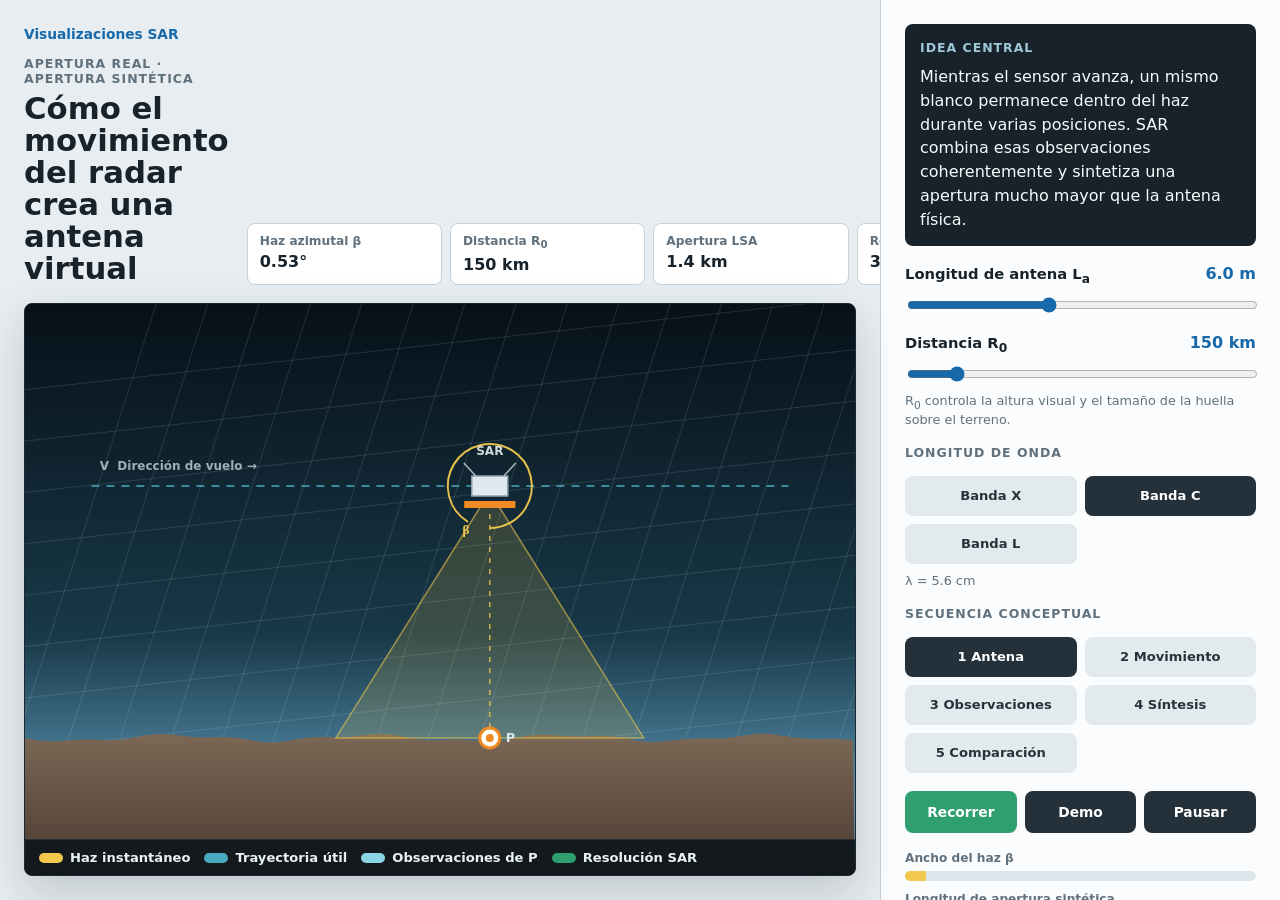
==== 06-apertura-sintetica/index.html @ d63f1e24 "Update - test animation 06" ====
<!doctype html>
<html lang="es">
  <head>
    <meta charset="utf-8">
    <meta name="viewport" content="width=device-width, initial-scale=1">
    <meta name="description" content="Cómo el movimiento de una antena SAR crea una apertura sintética.">
    <title>Apertura sintética SAR</title>
    <link rel="icon" href="data:,">
    <link rel="stylesheet" href="styles.css">
  </head>
  <body>
    <main class="app-shell">
      <section class="stage-area" aria-label="Animación conceptual de apertura sintética SAR">
        <div class="stage-top">
          <div>
            <a class="back-link" href="../">Visualizaciones SAR</a>
            <p class="eyebrow">Apertura real · apertura sintética</p>
            <h1>Cómo el movimiento del radar crea una antena virtual</h1>
          </div>
          <div class="readouts" aria-label="Lecturas de apertura sintética">
            <div>
              <span>Haz azimutal β</span>
              <strong id="beam-readout">0.53°</strong>
            </div>
            <div>
              <span>Distancia R<sub>0</sub></span>
              <strong id="range-readout">150 km</strong>
            </div>
            <div>
              <span>Apertura LSA</span>
              <strong id="aperture-readout">14.0 m</strong>
            </div>
            <div>
              <span>Resolución azimutal SAR</span>
              <strong id="resolution-readout">3.0 m</strong>
            </div>
          </div>
        </div>

        <div class="canvas-frame">
          <canvas id="aperture-canvas" aria-label="Sensor SAR en movimiento, haz azimutal, blanco y apertura sintética"></canvas>
          <div class="legend" aria-hidden="true">
            <span><i class="swatch swatch-beam"></i>Haz instantáneo</span>
            <span><i class="swatch swatch-track"></i>Trayectoria útil</span>
            <span><i class="swatch swatch-look"></i>Observaciones de P</span>
            <span><i class="swatch swatch-sar"></i>Resolución SAR</span>
          </div>
        </div>
      </section>

      <aside class="controls" aria-label="Controles de apertura sintética">
        <section class="definition-panel">
          <p class="eyebrow">Idea central</p>
          <p>
            Mientras el sensor avanza, un mismo blanco permanece dentro del haz durante varias
            posiciones. SAR combina esas observaciones coherentemente y sintetiza una apertura
            mucho mayor que la antena física.
          </p>
        </section>

        <label class="slider-row">
          <span>
            <b>Longitud de antena L<sub>a</sub></b>
            <output id="antenna-output">6.0 m</output>
          </span>
          <input id="antenna" type="range" min="2" max="12" step="0.5" value="6">
        </label>

        <label class="slider-row">
          <span>
            <b>Distancia R<sub>0</sub></b>
            <output id="range-output">150 km</output>
          </span>
          <input id="range" type="range" min="50000" max="850000" step="50000" value="150000">
          <small class="small-note">R<sub>0</sub> controla la altura visual y el tamaño de la huella sobre el terreno.</small>
        </label>

        <section class="control-section">
          <p class="eyebrow">Longitud de onda</p>
          <div class="choice-grid" id="band-options">
            <button type="button" data-band="X" data-lambda="0.031">Banda X</button>
            <button type="button" data-band="C" data-lambda="0.056" class="active">Banda C</button>
            <button type="button" data-band="L" data-lambda="0.238">Banda L</button>
          </div>
          <p class="small-note" id="lambda-note">λ = 5.6 cm</p>
        </section>

        <section class="control-section">
          <p class="eyebrow">Secuencia conceptual</p>
          <div class="step-grid" id="step-options">
            <button type="button" data-step="0" class="active">1 Antena</button>
            <button type="button" data-step="1">2 Movimiento</button>
            <button type="button" data-step="2">3 Observaciones</button>
            <button type="button" data-step="3">4 Síntesis</button>
            <button type="button" data-step="4">5 Comparación</button>
          </div>
        </section>

        <div class="button-row">
          <button id="pulse-button" type="button">Recorrer</button>
          <button id="demo-button" type="button" aria-pressed="false">Demo</button>
          <button id="pause-button" type="button">Pausar</button>
        </div>

        <section class="geometry-bars" aria-label="Relaciones geométricas">
          <div class="meter-row">
            <span>Ancho del haz β</span>
            <i><b id="beam-meter"></b></i>
          </div>
          <div class="meter-row">
            <span>Longitud de apertura sintética</span>
            <i><b id="aperture-meter"></b></i>
          </div>
          <div class="meter-row">
            <span>Huella real (empeora al aumentar R<sub>0</sub>)</span>
            <i><b id="slar-meter"></b></i>
          </div>
          <div class="meter-row">
            <span>Resolución azimutal SAR</span>
            <i><b id="sar-meter"></b></i>
          </div>
        </section>

        <p class="interpretation" id="interpretation">
          Una antena más corta produce un haz azimutal más ancho. El blanco permanece iluminado
          durante una trayectoria mayor y puede observarse desde más posiciones.
        </p>
      </aside>
    </main>

    <script src="app.js"></script>
  </body>
</html>
---- 06-apertura-sintetica/styles.css ----
:root {
  color-scheme: light;
  --bg: #e7edf0;
  --panel: #fbfcfd;
  --panel-strong: #ffffff;
  --text: #17222b;
  --muted: #60717d;
  --line: #c7d2d8;
  --night: #071018;
  --beam: #f2c94c;
  --track: #48abc1;
  --look: #8ad4e3;
  --sar: #2f9f70;
  --slar: #f08a24;
  --focus: #1769aa;
  font-family:
    Inter, ui-sans-serif, system-ui, -apple-system, BlinkMacSystemFont, "Segoe UI",
    sans-serif;
}

* {
  box-sizing: border-box;
}

body {
  background: var(--bg);
  color: var(--text);
  margin: 0;
  min-height: 100vh;
}

button,
input {
  font: inherit;
}

button {
  border: 1px solid transparent;
  border-radius: 8px;
  cursor: pointer;
}

button:focus-visible,
input:focus-visible,
a:focus-visible {
  outline: 3px solid color-mix(in srgb, var(--focus), transparent 62%);
  outline-offset: 2px;
}

.app-shell {
  display: grid;
  grid-template-columns: minmax(0, 1fr) 400px;
  min-height: 100vh;
}

.stage-area {
  display: grid;
  gap: 18px;
  grid-template-rows: auto minmax(460px, 1fr);
  min-width: 0;
  padding: 24px;
}

.stage-top {
  align-items: end;
  display: flex;
  gap: 18px;
  justify-content: space-between;
}

.back-link {
  color: var(--focus);
  display: inline-block;
  font-size: 0.86rem;
  font-weight: 850;
  margin-bottom: 14px;
  text-decoration: none;
}

.back-link:hover {
  text-decoration: underline;
}

.eyebrow {
  color: var(--muted);
  font-size: 0.78rem;
  font-weight: 850;
  letter-spacing: 0.08em;
  margin: 0 0 7px;
  text-transform: uppercase;
}

h1,
p {
  letter-spacing: 0;
  margin: 0;
}

h1 {
  font-size: clamp(1.55rem, 2.4vw, 2.55rem);
  line-height: 1.04;
  max-width: 780px;
}

.readouts {
  display: grid;
  flex: 0 0 auto;
  gap: 8px;
  grid-template-columns: repeat(4, minmax(94px, 1fr));
  min-width: min(470px, 100%);
}

.readouts div {
  background: var(--panel-strong);
  border: 1px solid var(--line);
  border-radius: 8px;
  padding: 10px 12px;
}

.readouts span,
.meter-row span {
  color: var(--muted);
  display: block;
  font-size: 0.76rem;
  font-weight: 760;
}

.readouts strong {
  display: block;
  font-size: 1rem;
  margin-top: 4px;
  white-space: nowrap;
}

.canvas-frame {
  background: var(--night);
  border: 1px solid #1a2934;
  border-radius: 8px;
  box-shadow: 0 18px 45px rgb(24 34 43 / 18%);
  min-height: 460px;
  min-width: 0;
  overflow: hidden;
  position: relative;
  width: 100%;
}

#aperture-canvas {
  display: block;
  height: 100%;
  min-height: 460px;
  width: 100%;
}

.legend {
  align-items: center;
  background: rgb(7 16 24 / 82%);
  border-top: 1px solid rgb(255 255 255 / 10%);
  bottom: 0;
  color: #e9f2f4;
  display: flex;
  flex-wrap: wrap;
  gap: 14px;
  left: 0;
  padding: 10px 14px;
  position: absolute;
  right: 0;
}

.legend span {
  align-items: center;
  display: inline-flex;
  font-size: 0.82rem;
  font-weight: 780;
  gap: 7px;
}

.swatch {
  border-radius: 999px;
  display: inline-block;
  height: 10px;
  width: 24px;
}

.swatch-beam { background: var(--beam); }
.swatch-track { background: var(--track); }
.swatch-look { background: var(--look); }
.swatch-sar { background: var(--sar); }

.controls {
  background: var(--panel);
  border-left: 1px solid var(--line);
  display: flex;
  flex-direction: column;
  gap: 18px;
  min-width: 0;
  overflow-y: auto;
  padding: 24px;
}

.definition-panel {
  background: #17222b;
  border-radius: 8px;
  color: #f8fbfc;
  display: grid;
  gap: 8px;
  line-height: 1.48;
  padding: 15px;
}

.definition-panel .eyebrow {
  color: #9fc7d7;
  margin: 0;
}

.slider-row {
  display: grid;
  gap: 9px;
}

.slider-row span {
  align-items: baseline;
  display: flex;
  gap: 12px;
  justify-content: space-between;
}

.slider-row b {
  font-size: 0.92rem;
}

.slider-row output {
  color: var(--focus);
  font-weight: 850;
}

input[type="range"] {
  accent-color: var(--focus);
  width: 100%;
}

.control-section {
  display: grid;
  gap: 9px;
}

.choice-grid,
.step-grid {
  display: grid;
  gap: 8px;
  grid-template-columns: repeat(2, minmax(0, 1fr));
}

.choice-grid button,
.step-grid button {
  background: #e2eaee;
  color: #26333b;
  font-size: 0.82rem;
  font-weight: 820;
  min-height: 40px;
  padding: 8px 10px;
}

.choice-grid button:hover,
.step-grid button:hover,
.choice-grid button.active,
.step-grid button.active {
  background: #24313a;
  color: #ffffff;
}

.small-note {
  color: var(--muted);
  font-size: 0.8rem;
}

.button-row {
  display: grid;
  gap: 8px;
  grid-template-columns: 1fr 1fr 1fr;
}

.button-row button {
  background: #24313a;
  color: #ffffff;
  font-size: 0.86rem;
  font-weight: 850;
  min-height: 42px;
  padding: 8px 10px;
}

.button-row button:first-child {
  background: var(--sar);
}

.button-row button[aria-pressed="true"] {
  background: var(--slar);
}

.geometry-bars {
  display: grid;
  gap: 11px;
}

.meter-row {
  display: grid;
  gap: 6px;
}

.meter-row i {
  background: #dce5e9;
  border-radius: 999px;
  display: block;
  height: 10px;
  overflow: hidden;
}

.meter-row b {
  display: block;
  height: 100%;
  min-width: 2px;
  transition: width 180ms ease;
}

#beam-meter { background: var(--beam); }
#aperture-meter { background: var(--track); }
#slar-meter { background: var(--slar); }
#sar-meter { background: var(--sar); }

.interpretation {
  background: #17222b;
  border-radius: 8px;
  color: #f8fbfc;
  font-size: 0.96rem;
  line-height: 1.48;
  margin: auto 0 0;
  padding: 14px 15px;
}

@media (max-width: 1040px) {
  .app-shell {
    grid-template-columns: 1fr;
  }

  .controls {
    border-left: 0;
    border-top: 1px solid var(--line);
    overflow: visible;
  }

  .stage-top {
    align-items: stretch;
    flex-direction: column;
  }

  .readouts {
    min-width: 0;
  }
}

@media (min-width: 1041px) {
  .app-shell {
    height: 100vh;
    min-height: 680px;
    overflow: hidden;
  }

  .stage-area {
    grid-template-rows: auto minmax(0, 1fr);
    min-height: 0;
  }

  .canvas-frame,
  #aperture-canvas {
    min-height: 0;
  }
}

@media (max-width: 620px) {
  .stage-area,
  .controls {
    padding: 16px;
  }

  h1 {
    font-size: 1.4rem;
  }

  .readouts,
  .button-row,
  .choice-grid,
  .step-grid {
    grid-template-columns: 1fr;
  }

  .canvas-frame,
  #aperture-canvas {
    min-height: 380px;
  }

  .legend {
    gap: 8px 12px;
  }
}
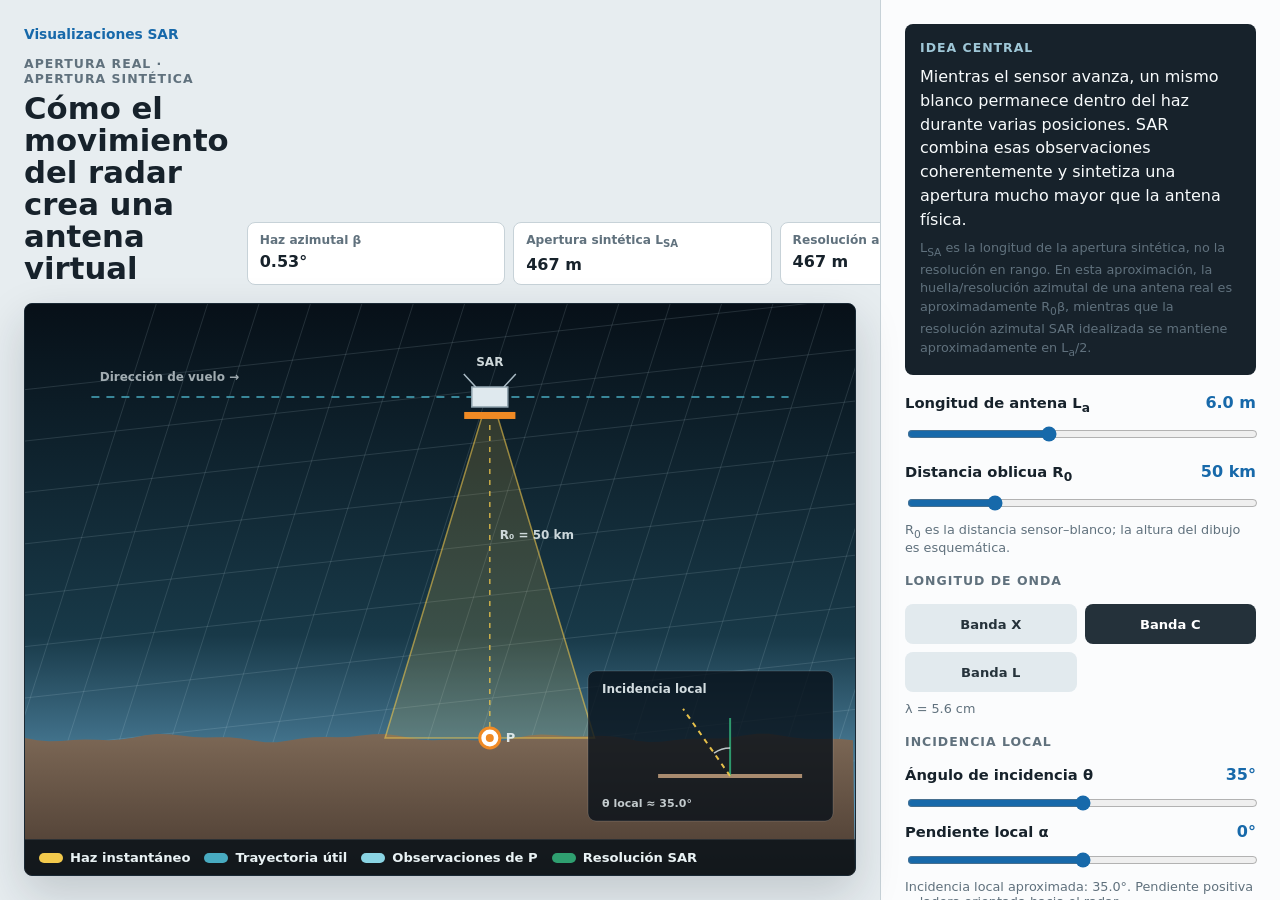
==== commit 4bc56c63: "Update 06-apertura-sintetica files" ====
--- a/06-apertura-sintetica/index.html
+++ b/06-apertura-sintetica/index.html
@@ -3,7 +3,6 @@
   <head>
     <meta charset="utf-8">
     <meta name="viewport" content="width=device-width, initial-scale=1">
-    <meta name="description" content="Cómo el movimiento de una antena SAR crea una apertura sintética.">
     <title>Apertura sintética SAR</title>
     <link rel="icon" href="data:,">
     <link rel="stylesheet" href="styles.css">
@@ -23,12 +22,12 @@
               <strong id="beam-readout">0.53°</strong>
             </div>
             <div>
-              <span>Distancia R<sub>0</sub></span>
-              <strong id="range-readout">150 km</strong>
+              <span>Apertura sintética L<sub>SA</sub></span>
+              <strong id="aperture-readout">14.0 m</strong>
             </div>
             <div>
-              <span>Apertura LSA</span>
-              <strong id="aperture-readout">14.0 m</strong>
+              <span>Resolución azimutal apertura real</span>
+              <strong id="slar-resolution-readout">14.0 m</strong>
             </div>
             <div>
               <span>Resolución azimutal SAR</span>
@@ -56,6 +55,12 @@
             posiciones. SAR combina esas observaciones coherentemente y sintetiza una apertura
             mucho mayor que la antena física.
           </p>
+          <p class="small-note">
+            L<sub>SA</sub> es la longitud de la apertura sintética, no la resolución en rango.
+            En esta aproximación, la huella/resolución azimutal de una antena real es
+            aproximadamente R<sub>0</sub>β, mientras que la resolución azimutal SAR idealizada
+            se mantiene aproximadamente en L<sub>a</sub>/2.
+          </p>
         </section>
 
         <label class="slider-row">
@@ -68,11 +73,11 @@
 
         <label class="slider-row">
           <span>
-            <b>Distancia R<sub>0</sub></b>
-            <output id="range-output">150 km</output>
+            <b>Distancia oblicua R<sub>0</sub></b>
+            <output id="range-output">50 km</output>
           </span>
-          <input id="range" type="range" min="50000" max="850000" step="50000" value="150000">
-          <small class="small-note">R<sub>0</sub> controla la altura visual y el tamaño de la huella sobre el terreno.</small>
+          <input id="range" type="range" min="3000" max="200000" step="1000" value="50000">
+          <small class="small-note">R<sub>0</sub> es la distancia sensor–blanco; la altura del dibujo es esquemática.</small>
         </label>
 
         <section class="control-section">
@@ -83,6 +88,30 @@
             <button type="button" data-band="L" data-lambda="0.238">Banda L</button>
           </div>
           <p class="small-note" id="lambda-note">λ = 5.6 cm</p>
+        </section>
+
+        <section class="control-section">
+          <p class="eyebrow">Incidencia local</p>
+
+          <label class="slider-row">
+            <span>
+              <b>Ángulo de incidencia θ</b>
+              <output id="incidence-output">35°</output>
+            </span>
+            <input id="incidence" type="range" min="20" max="50" step="1" value="35">
+          </label>
+
+          <label class="slider-row">
+            <span>
+              <b>Pendiente local α</b>
+              <output id="slope-output">0°</output>
+            </span>
+            <input id="slope" type="range" min="-20" max="20" step="1" value="0">
+          </label>
+
+          <p class="small-note" id="local-incidence-note">
+            Incidencia local aproximada: 35°. Pendiente positiva = ladera orientada hacia el radar.
+          </p>
         </section>
 
         <section class="control-section">
@@ -112,7 +141,7 @@
             <i><b id="aperture-meter"></b></i>
           </div>
           <div class="meter-row">
-            <span>Huella real (empeora al aumentar R<sub>0</sub>)</span>
+            <span>Resolución azimutal de apertura real</span>
             <i><b id="slar-meter"></b></i>
           </div>
           <div class="meter-row">
--- a/06-apertura-sintetica/styles.css
+++ b/06-apertura-sintetica/styles.css
@@ -106,8 +106,8 @@
   display: grid;
   flex: 0 0 auto;
   gap: 8px;
-  grid-template-columns: repeat(4, minmax(94px, 1fr));
-  min-width: min(470px, 100%);
+  grid-template-columns: repeat(4, minmax(110px, 1fr));
+  min-width: min(670px, 100%);
 }
 
 .readouts div {
@@ -326,6 +326,21 @@
 #slar-meter { background: var(--slar); }
 #sar-meter { background: var(--sar); }
 
+.formula-panel {
+  background: #eef4f7;
+  border: 1px solid var(--line);
+  border-radius: 8px;
+  display: grid;
+  gap: 5px;
+  padding: 12px 14px;
+}
+
+.formula-panel p {
+  color: #34434d;
+  font-family: Georgia, "Times New Roman", serif;
+  font-size: 0.95rem;
+}
+
 .interpretation {
   background: #17222b;
   border-radius: 8px;
@@ -401,3 +416,16 @@
     gap: 8px 12px;
   }
 }
+
+
+/* Ajuste del módulo de apertura sintética: cuatro lecturas comparativas */
+.readouts span {
+  line-height: 1.2;
+}
+
+@media (max-width: 1250px) and (min-width: 621px) {
+  .readouts {
+    grid-template-columns: repeat(2, minmax(130px, 1fr));
+    min-width: min(430px, 100%);
+  }
+}
